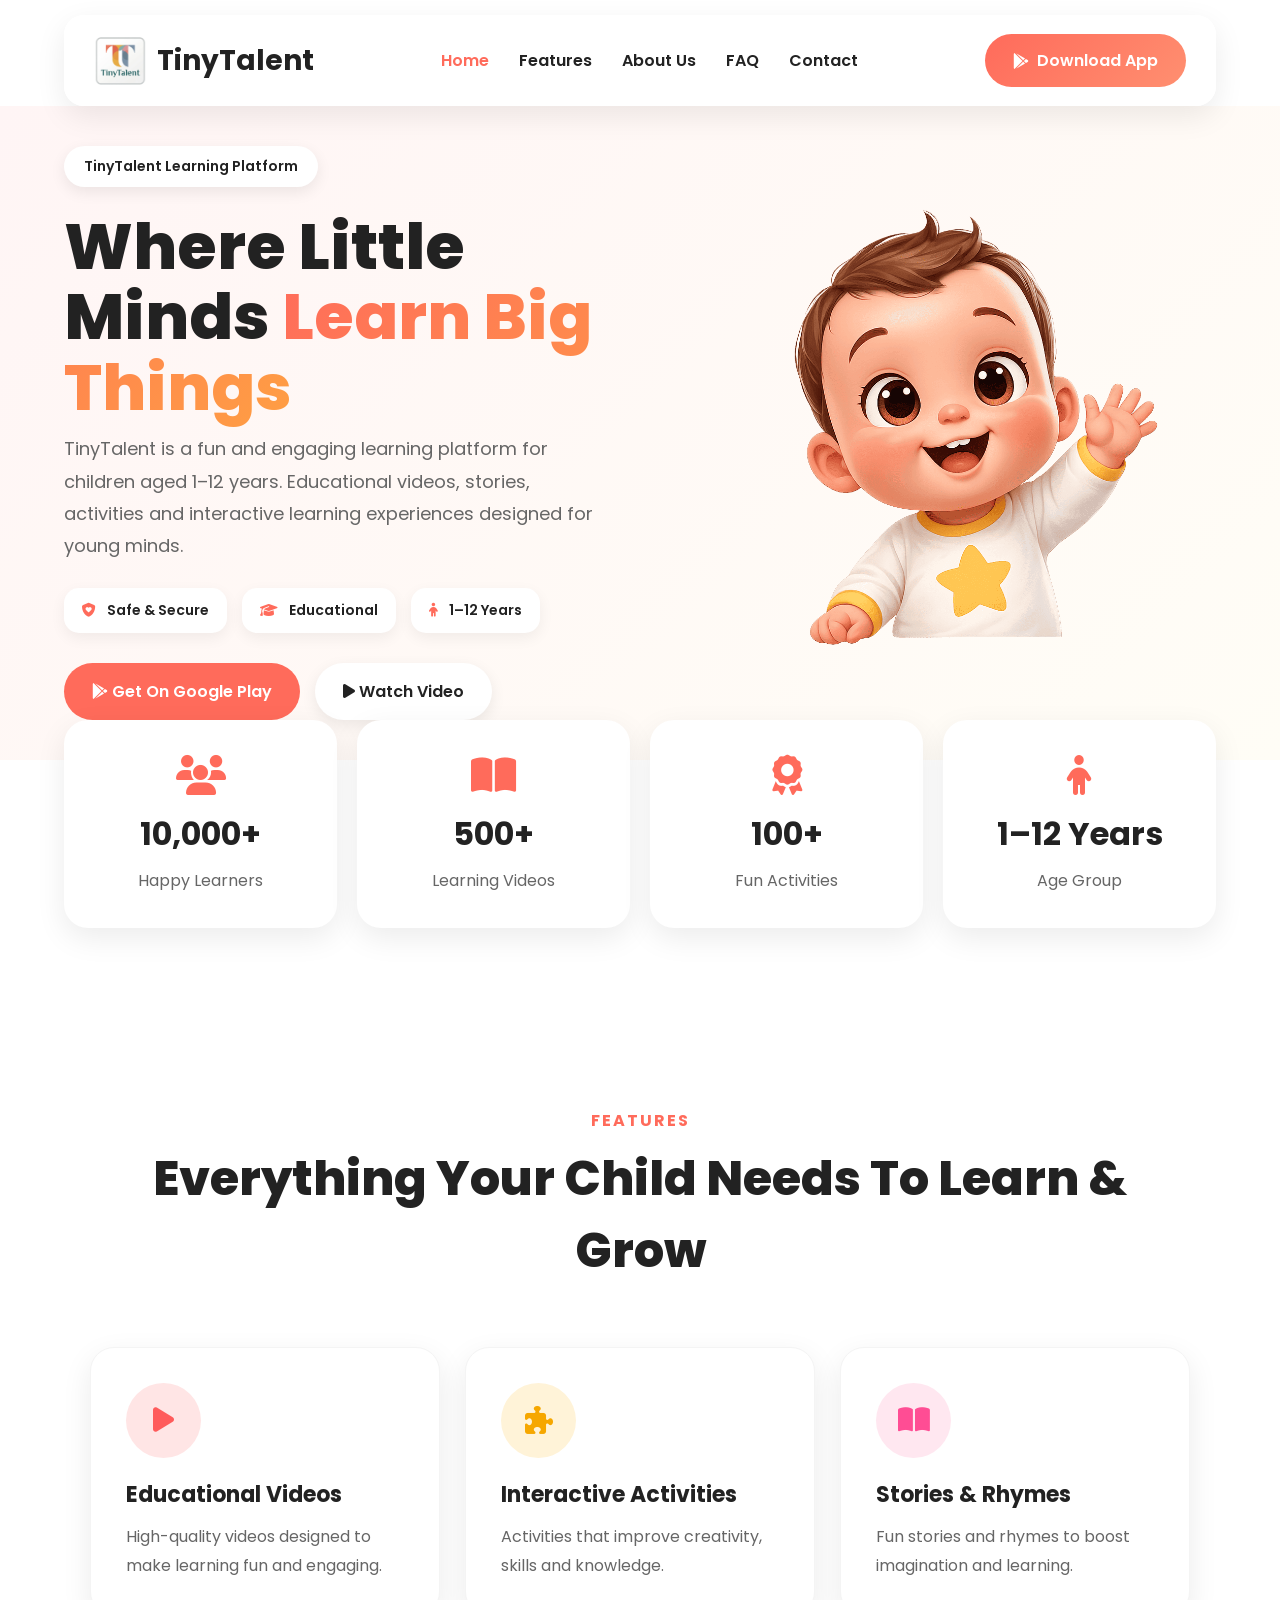
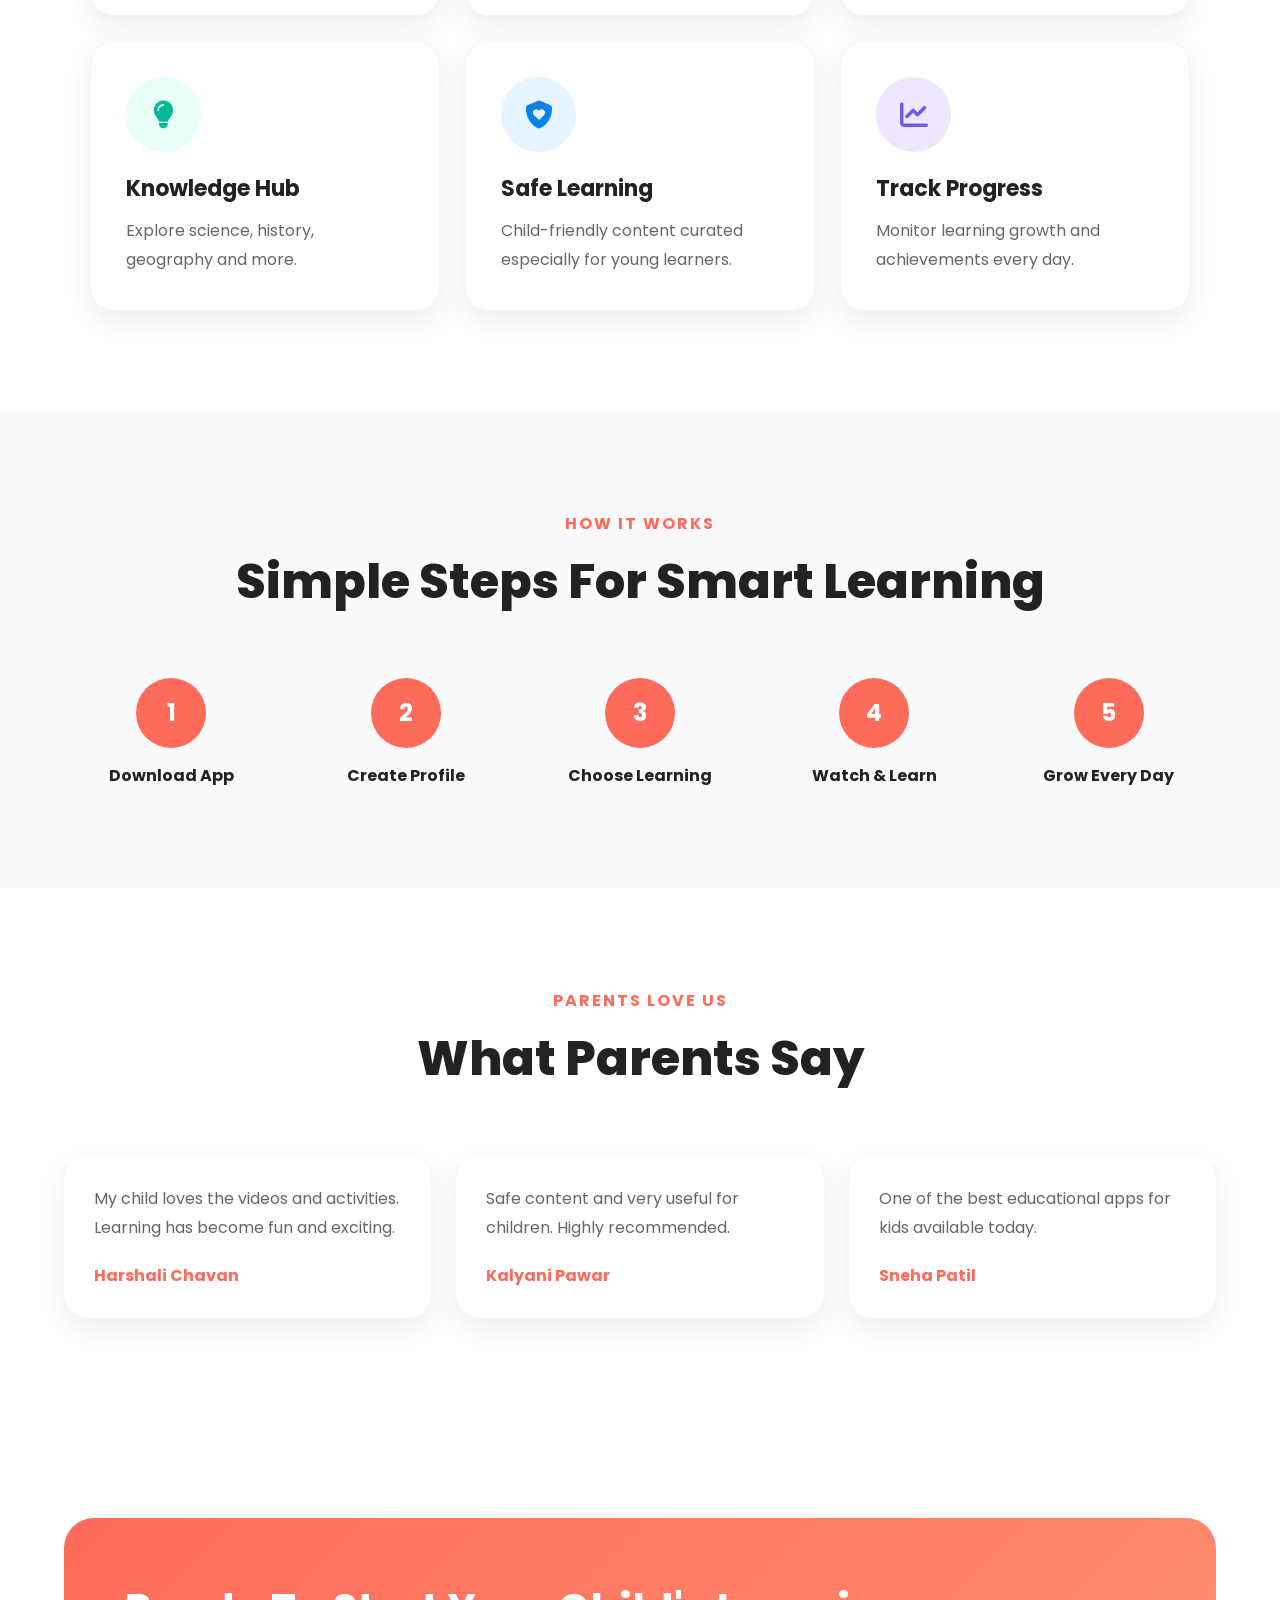
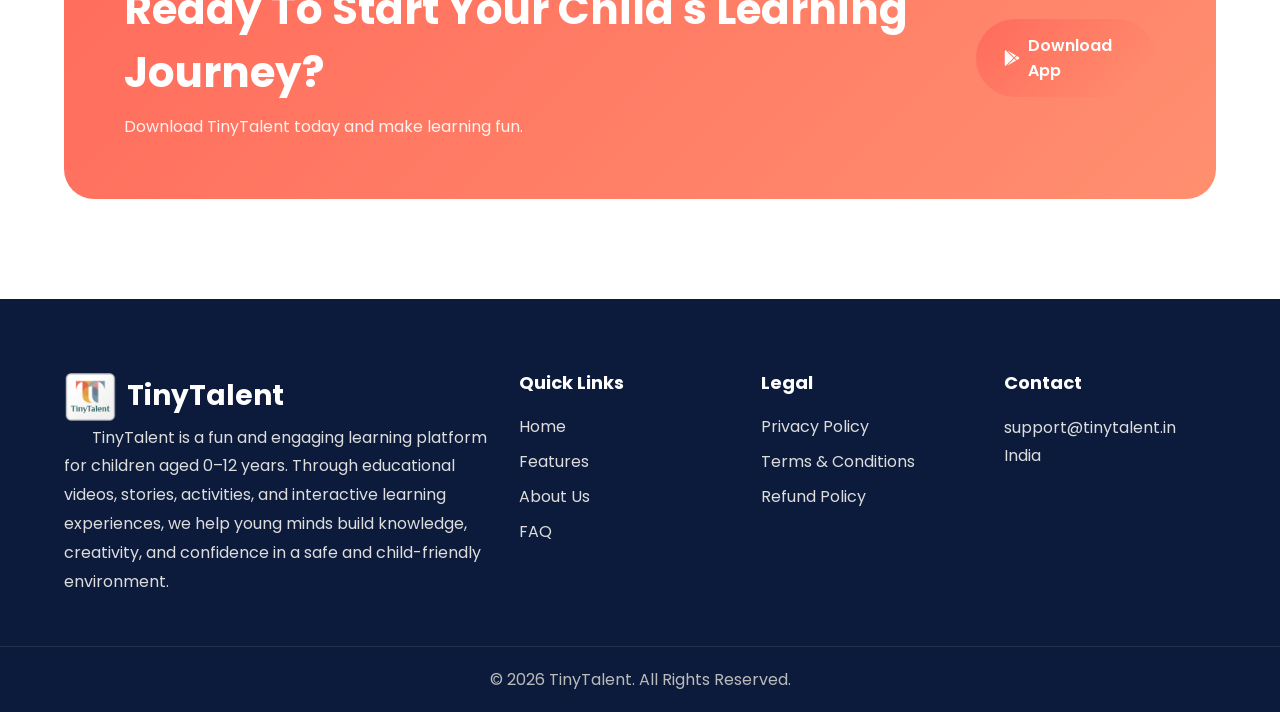
==== index.html @ 896c0899 "Add files via upload" ====
<!DOCTYPE html>
<html lang="en">

<head>
    <meta charset="UTF-8">
    <meta name="viewport" content="width=device-width, initial-scale=1.0">
    <title>TinyTalent - Learn Big Things</title>

    <link rel="stylesheet" href="css/style.css">

    <link href="https://fonts.googleapis.com/css2?family=Poppins:wght@300;400;500;600;700;800&display=swap"
        rel="stylesheet">

    <link rel="stylesheet"
        href="https://cdnjs.cloudflare.com/ajax/libs/font-awesome/6.7.2/css/all.min.css">
</head>

<body>

    <!-- ================= NAVBAR ================= -->

    <header>
        <div class="container nav">

            <div class="logo">
                <img src="images/logo.png" alt="TinyTalent Logo">
                <h2>TinyTalent</h2>
            </div>

            <nav>
                <a href="index.html" class="active">Home</a>
                <a href="features.html">Features</a>
                <a href="about.html">About Us</a>
                <a href="faq.html">FAQ</a>
                <a href="contact.html">Contact</a>
            </nav>

            <a href="#" class="download-btn">
                <i class="fa-brands fa-google-play"></i>
                Download App
            </a>

        </div>
    </header>

    <!-- ================= HERO ================= -->

    <section class="hero">

        <div class="container hero-grid">

            <div class="hero-content">

                <span class="tag">
                    TinyTalent Learning Platform
                </span>

                <h1>
                    Where Little Minds
                    <span>Learn Big Things</span>
                </h1>

                <p>
                    TinyTalent is a fun and engaging learning platform
                    for children aged 1–12 years. Educational videos,
                    stories, activities and interactive learning
                    experiences designed for young minds.
                </p>

                <div class="badges">

                    <div class="badge">
                        <i class="fas fa-shield-heart"></i>
                        Safe & Secure
                    </div>

                    <div class="badge">
                        <i class="fas fa-graduation-cap"></i>
                        Educational
                    </div>

                    <div class="badge">
                        <i class="fas fa-child"></i>
                        1–12 Years
                    </div>

                </div>

                <div class="hero-buttons">

                    <a href="#" class="play-btn">
                        <i class="fa-brands fa-google-play"></i>
                        Get On Google Play
                    </a>

                    <a href="#" class="watch-btn">
                        <i class="fa-solid fa-play"></i>
                        Watch Video
                    </a>

                </div>

            </div>

            <div class="hero-image-area">
                <img src="images/hero.png" alt="Hero Image" class="hero-image">
            </div>

        </div>

    </section>

    <!-- ================= STATS ================= -->

    <section class="stats">

        <div class="container stats-grid">

            <div class="stat-card">
                <i class="fas fa-users"></i>
                <h2>10,000+</h2>
                <p>Happy Learners</p>
            </div>

            <div class="stat-card">
                <i class="fas fa-book-open"></i>
                <h2>500+</h2>
                <p>Learning Videos</p>
            </div>

            <div class="stat-card">
                <i class="fas fa-award"></i>
                <h2>100+</h2>
                <p>Fun Activities</p>
            </div>

            <div class="stat-card">
                <i class="fas fa-child"></i>
                <h2>1–12 Years</h2>
                <p>Age Group</p>
            </div>

        </div>

    </section>

    <!-- ================= FEATURES ================= -->

    <section class="features">

        <div class="container">

            <span class="section-tag">
                FEATURES
            </span>

            <h2 class="section-title">
                Everything Your Child Needs To Learn & Grow
            </h2>

            <div class="feature-grid">

                <div class="card">

                    <div class="icon-box video">
                        <i class="fas fa-play"></i>
                    </div>

                    <h3>Educational Videos</h3>

                    <p>
                        High-quality videos designed to make
                        learning fun and engaging.
                    </p>

                </div>

                <div class="card">

                    <div class="icon-box activity">
                        <i class="fas fa-puzzle-piece"></i>
                    </div>

                    <h3>Interactive Activities</h3>

                    <p>
                        Activities that improve creativity,
                        skills and knowledge.
                    </p>

                </div>

                <div class="card">

                    <div class="icon-box story">
                        <i class="fas fa-book-open"></i>
                    </div>

                    <h3>Stories & Rhymes</h3>

                    <p>
                        Fun stories and rhymes to boost
                        imagination and learning.
                    </p>

                </div>

                <div class="card">

                    <div class="icon-box knowledge">
                        <i class="fas fa-lightbulb"></i>
                    </div>

                    <h3>Knowledge Hub</h3>

                    <p>
                        Explore science, history,
                        geography and more.
                    </p>

                </div>

                <div class="card">

                    <div class="icon-box shield">
                        <i class="fas fa-shield-heart"></i>
                    </div>

                    <h3>Safe Learning</h3>

                    <p>
                        Child-friendly content curated
                        especially for young learners.
                    </p>

                </div>

                <div class="card">

                    <div class="icon-box progress">
                        <i class="fas fa-chart-line"></i>
                    </div>

                    <h3>Track Progress</h3>

                    <p>
                        Monitor learning growth and
                        achievements every day.
                    </p>

                </div>

            </div>

        </div>

    </section>

    <!-- ================= HOW IT WORKS ================= -->

    <section class="how-it-works">

        <div class="container">

            <span class="section-tag">
                HOW IT WORKS
            </span>

            <h2 class="section-title">
                Simple Steps For Smart Learning
            </h2>

            <div class="steps">

                <div class="step">
                    <div class="step-number">1</div>
                    <h4>Download App</h4>
                </div>

                <div class="step">
                    <div class="step-number">2</div>
                    <h4>Create Profile</h4>
                </div>

                <div class="step">
                    <div class="step-number">3</div>
                    <h4>Choose Learning</h4>
                </div>

                <div class="step">
                    <div class="step-number">4</div>
                    <h4>Watch & Learn</h4>
                </div>

                <div class="step">
                    <div class="step-number">5</div>
                    <h4>Grow Every Day</h4>
                </div>

            </div>

        </div>

    </section>

    <!-- ================= TESTIMONIALS ================= -->

    <section class="testimonials">

        <div class="container">

            <span class="section-tag">
                PARENTS LOVE US
            </span>

            <h2 class="section-title">
                What Parents Say
            </h2>

            <div class="testimonial-grid">

                <div class="testimonial-card">
                    <p>
                        My child loves the videos and activities.
                        Learning has become fun and exciting.
                    </p>

                    <h4>Harshali Chavan</h4>
                </div>

                <div class="testimonial-card">
                    <p>
                        Safe content and very useful for children.
                        Highly recommended.
                    </p>

                    <h4>Kalyani Pawar</h4>
                </div>

                <div class="testimonial-card">
                    <p>
                        One of the best educational apps
                        for kids available today.
                    </p>

                    <h4>Sneha Patil</h4>
                </div>

            </div>

        </div>

    </section>

    <!-- ================= CTA ================= -->

    <section class="cta">

        <div class="container cta-box">

            <div>
                <h2>
                    Ready To Start Your Child's Learning Journey?
                </h2>

                <p>
                    Download TinyTalent today and make learning fun.
                </p>
            </div>

            <a href="#" class="download-btn">
                <i class="fa-brands fa-google-play"></i>
                Download App
            </a>

        </div>

    </section>

    <!-- ================= FOOTER ================= -->

    <footer>

        <div class="container footer-grid">

            <div>

                <!-- <h3>TinyTalent</h3> -->
                 <div class="logo">
                <img src="images/logo.png" alt="TinyTalent Logo">
                <h2>TinyTalent</h2>
            </div>

                <p>&nbsp&nbsp;&nbsp;&nbsp;&nbsp&nbsp
                    TinyTalent is a fun and engaging learning platform for children aged 0–12 years. Through educational videos, stories, activities, and interactive learning experiences, we help young minds build knowledge, creativity, and confidence in a safe and child-friendly environment.
                </p>

            </div>

            <div>

                <h4>Quick Links</h4>

                <a href="index.html">Home</a>
                <a href="features.html">Features</a>
                <a href="about.html">About Us</a>
                <a href="faq.html">FAQ</a>

            </div>

            <div>

                <h4>Legal</h4>

                <a href="privacy-policy.html">Privacy Policy</a>
                <a href="terms.html">Terms & Conditions</a>
                <a href="refund-policy.html">Refund Policy</a>

            </div>

            <div>

                <h4>Contact</h4>

                <p>support@tinytalent.in</p>
                <p>India</p>

            </div>

        </div>

        <div class="copyright">
            © 2026 TinyTalent. All Rights Reserved.
        </div>

    </footer>

    <script src="js/script.js"></script>

</body>

</html>
---- css/style.css ----
*{
margin:0;
padding:0;
box-sizing:border-box;
font-family:'Poppins',sans-serif;
scroll-behavior:smooth;
}

body{
background:#ffffff;
color:#222;
overflow-x:hidden;
}

.container{
width:90%;
max-width:1200px;
margin:auto;
}

/* ================= NAVBAR ================= */

header{
position:sticky;
top:15px;
z-index:1000;
}

.nav{
display:flex;
justify-content:space-between;
align-items:center;
background:rgba(255,255,255,.95);
backdrop-filter:blur(15px);
padding:18px 30px;
margin-top:15px;
border-radius:20px;
box-shadow:0 10px 30px rgba(0,0,0,.08);
}

.logo{
display:flex;
align-items:center;
gap:10px;
}

.logo img{
height:55px;
width:auto;
}

.logo h2{
font-size:28px;
font-weight:700;
}

nav{
display:flex;
gap:30px;
}

nav a{
text-decoration:none;
color:#222;
font-weight:600;
transition:.3s;
}

nav a:hover,
nav a.active{
color:#ff6b5b;
}

.download-btn{
background:linear-gradient(135deg,#ff6b5b,#ff8f70);
color:#fff;
padding:14px 28px;
border-radius:50px;
text-decoration:none;
font-weight:600;
transition:.3s;
display:inline-flex;
align-items:center;
gap:8px;
}

.download-btn:hover{
transform:translateY(-3px);
box-shadow:0 15px 30px rgba(255,107,91,.3);
}

/* ================= HERO ================= */

.hero{
padding:40px 0;
background:linear-gradient(135deg,#fff5f5,#fffdf6);
}

.hero-grid{
display:grid;
grid-template-columns:1fr 1fr;
align-items:center;
gap:70px;
}

.tag{
display:inline-block;
padding:10px 18px;
background:#fff;
border-radius:30px;
box-shadow:0 5px 15px rgba(0,0,0,.08);
font-size:14px;
font-weight:600;
margin-bottom:25px;
}

.hero-content h1{
font-size:68px;
font-weight:800;
line-height:1.1;
margin-bottom:20px;
}

.hero-content h1 span{
background:linear-gradient(135deg,#ff6b5b,#ff9f43);
-webkit-background-clip:text;
-webkit-text-fill-color:transparent;
}

.hero-content p{
font-size:18px;
line-height:1.9;
color:#666;
margin-bottom:25px;
}

.badges{
display:flex;
flex-wrap:wrap;
gap:15px;
margin-bottom:30px;
}

.badge{
background:white;
padding:12px 18px;
border-radius:15px;
box-shadow:0 5px 15px rgba(0,0,0,.06);
font-size:14px;
font-weight:600;
}

.badge i{
color:#ff6b5b;
margin-right:8px;
}

.hero-buttons{
display:flex;
gap:15px;
flex-wrap:wrap;
}

.play-btn{
background:#ff6b5b;
color:white;
padding:16px 28px;
border-radius:50px;
text-decoration:none;
font-weight:600;
}

.watch-btn{
background:white;
color:#222;
padding:16px 28px;
border-radius:50px;
text-decoration:none;
font-weight:600;
box-shadow:0 5px 15px rgba(0,0,0,.08);
}

.hero-image-area{
display:flex;
justify-content:center;
align-items:center;
}

.hero-image{
width:100%;
max-width:520px;
height:auto;
object-fit:contain;
animation:float 4s ease-in-out infinite;
}

@keyframes float{
0%{
transform:translateY(0px);
}
50%{
transform:translateY(-15px);
}
100%{
transform:translateY(0px);
}
}

/* ================= STATS ================= */

.stats{
margin-top:-40px;
position:relative;
z-index:10;
padding-bottom:80px;
}

.stats-grid{
display:grid;
grid-template-columns:repeat(4,1fr);
gap:20px;
}

.stat-card{
background:#fff;
padding:35px;
border-radius:24px;
text-align:center;
box-shadow:0 10px 30px rgba(0,0,0,.08);
transition:.3s;
}

.stat-card:hover{
transform:translateY(-8px);
}

.stat-card i{
font-size:40px;
color:#ff6b5b;
margin-bottom:15px;
}

.stat-card h2{
font-size:32px;
margin-bottom:10px;
}

.stat-card p{
color:#666;
}

/* ================= FEATURES ================= */

.features{
padding:100px 0;
}

.section-tag{
display:block;
text-align:center;
color:#ff6b5b;
font-weight:700;
margin-bottom:10px;
letter-spacing:2px;
}

.section-title{
text-align:center;
font-size:48px;
font-weight:800;
margin-bottom:60px;
}

.feature-grid{
display:grid;
grid-template-columns:repeat(3,1fr);
gap:25px;
}

.card{
background:white;
padding:35px;
border-radius:24px;
box-shadow:0 10px 30px rgba(0,0,0,.08);
transition:.3s;
border:1px solid #f4f4f4;
}

.card:hover{
transform:translateY(-10px);
box-shadow:0 20px 40px rgba(0,0,0,.12);
}

.icon-box{
width:75px;
height:75px;
border-radius:50%;
display:flex;
justify-content:center;
align-items:center;
font-size:28px;
margin-bottom:20px;
}

.video{
background:#ffe5e5;
color:#ff5b5b;
}

.activity{
background:#fff3d8;
color:#f6a700;
}

.story{
background:#ffe7f0;
color:#ff4d94;
}

.knowledge{
background:#e7fff6;
color:#00b894;
}

.shield{
background:#e6f4ff;
color:#0984e3;
}

.progress{
background:#efe7ff;
color:#6c5ce7;
}

.card h3{
margin-bottom:12px;
font-size:22px;
}

.card p{
line-height:1.8;
color:#666;
}

/* ================= HOW IT WORKS ================= */

.how-it-works{
padding:100px 0;
background:#fafafa;
}

.steps{
display:grid;
grid-template-columns:repeat(5,1fr);
gap:20px;
margin-top:50px;
}

.step{
text-align:center;
}

.step-number{
width:70px;
height:70px;
background:#ff6b5b;
color:white;
border-radius:50%;
display:flex;
align-items:center;
justify-content:center;
font-size:24px;
font-weight:700;
margin:auto;
margin-bottom:15px;
}

/* ================= TESTIMONIALS ================= */

.testimonials{
padding:100px 0;
}

.testimonial-grid{
display:grid;
grid-template-columns:repeat(3,1fr);
gap:25px;
}

.testimonial-card{
background:white;
padding:30px;
border-radius:24px;
box-shadow:0 10px 30px rgba(0,0,0,.08);
}

.testimonial-card p{
line-height:1.8;
color:#666;
margin-bottom:20px;
}

.testimonial-card h4{
color:#ff6b5b;
}

/* ================= CTA ================= */

.cta{
padding:100px 0;
}

.cta-box{
background:linear-gradient(135deg,#ff6b5b,#ff8f70);
padding:60px;
border-radius:30px;
display:flex;
justify-content:space-between;
align-items:center;
color:white;
}

.cta-box h2{
font-size:42px;
margin-bottom:10px;
}

.cta-box p{
opacity:.9;
}

/* ================= FOOTER ================= */

footer{
background:#0c1b3b;
padding-top:70px;
color:white;
}

.footer-grid{
display:grid;
grid-template-columns:2fr 1fr 1fr 1fr;
gap:30px;
padding-bottom:50px;
}

.footer-grid h4{
margin-bottom:20px;
}

.footer-grid a{
display:block;
color:#ddd;
text-decoration:none;
margin-bottom:10px;
}

.footer-grid p{
color:#ddd;
line-height:1.8;
}

.copyright{
border-top:1px solid rgba(255,255,255,.1);
text-align:center;
padding:20px;
color:#bbb;
}

/* ================= MOBILE ================= */

@media(max-width:992px){

.hero-grid{
grid-template-columns:1fr;
text-align:center;
}

.badges{
justify-content:center;
}

.hero-buttons{
justify-content:center;
}

.hero-content h1{
font-size:52px;
}

.stats-grid{
grid-template-columns:repeat(2,1fr);
}

.feature-grid{
grid-template-columns:1fr 1fr;
}

.steps{
grid-template-columns:1fr 1fr;
}

.testimonial-grid{
grid-template-columns:1fr;
}

.footer-grid{
grid-template-columns:1fr 1fr;
}

.cta-box{
flex-direction:column;
gap:25px;
text-align:center;
}
}

@media(max-width:768px){

nav{
display:none;
}

.hero-content h1{
font-size:42px;
}

.hero-image{
max-width:320px;
}

.feature-grid{
grid-template-columns:1fr;
}

.stats-grid{
grid-template-columns:1fr 1fr;
}

.steps{
grid-template-columns:1fr;
}

.footer-grid{
grid-template-columns:1fr;
text-align:center;
}

.section-title{
font-size:34px;
}

.cta-box{
padding:40px 25px;
}

.cta-box h2{
font-size:30px;
}
/* ================= FEATURES PAGE PREMIUM ================= */

.hero{
position:relative;
overflow:hidden;
}

.hero::before{
content:"";
position:absolute;
width:300px;
height:300px;
background:#ff6b5b20;
border-radius:50%;
top:-100px;
right:-100px;
filter:blur(60px);
}

.hero::after{
content:"";
position:absolute;
width:250px;
height:250px;
background:#6c5ce720;
border-radius:50%;
bottom:-80px;
left:-80px;
filter:blur(60px);
}

.hero h1{
max-width:900px;
margin:auto;
}

.hero p{
max-width:700px;
margin:20px auto;
}

/* Feature Cards */

.feature-grid{
margin-top:40px;
}

.card{
position:relative;
overflow:hidden;
}

.card::before{
content:"";
position:absolute;
top:0;
left:0;
width:100%;
height:5px;
background:linear-gradient(
90deg,
#ff6b5b,
#ff9f43,
#6c5ce7
);
transform:scaleX(0);
transition:.4s;
}

.card:hover::before{
transform:scaleX(1);
}

.card h3{
font-size:24px;
font-weight:700;
margin-bottom:12px;
}

.card p{
font-size:15px;
}

.card:hover .icon-box{
transform:rotate(10deg) scale(1.1);
}

.icon-box{
transition:.4s;
}

/* Why Choose Section */

.testimonial-card{
text-align:center;
transition:.4s;
}

.testimonial-card i{
background:linear-gradient(
135deg,
#ff6b5b,
#ff9f43
);
-webkit-background-clip:text;
-webkit-text-fill-color:transparent;
margin-bottom:15px;
}

.testimonial-card:hover{
transform:translateY(-10px);
box-shadow:0 20px 40px rgba(0,0,0,.12);
}

.testimonial-card h3{
font-size:24px;
margin-bottom:15px;
}

/* CTA */

.cta-box{
position:relative;
overflow:hidden;
}

.cta-box::before{
content:"";
position:absolute;
width:300px;
height:300px;
border-radius:50%;
background:rgba(255,255,255,.08);
top:-100px;
right:-100px;
}

.cta-box::after{
content:"";
position:absolute;
width:200px;
height:200px;
border-radius:50%;
background:rgba(255,255,255,.05);
bottom:-80px;
left:-80px;
}

.cta-box h2{
position:relative;
z-index:2;
}

.cta-box p{
position:relative;
z-index:2;
}

.cta-box .download-btn{
position:relative;
z-index:2;
background:white;
color:#ff6b5b;
font-weight:700;
}

.cta-box .download-btn:hover{
background:#fff;
transform:translateY(-5px);
}

/* Floating Animation */

@keyframes floatCard{
0%{
transform:translateY(0px);
}
50%{
transform:translateY(-8px);
}
100%{
transform:translateY(0px);
}
}

.feature-grid .card:nth-child(1){
animation:floatCard 4s infinite;
}

.feature-grid .card:nth-child(2){
animation:floatCard 5s infinite;
}

.feature-grid .card:nth-child(3){
animation:floatCard 6s infinite;
}

.feature-grid .card:nth-child(4){
animation:floatCard 4.5s infinite;
}

.feature-grid .card:nth-child(5){
animation:floatCard 5.5s infinite;
}

.feature-grid .card:nth-child(6){
animation:floatCard 6.5s infinite;
}

/* Section Divider */

.features{
position:relative;
}

.features::after{
content:"";
position:absolute;
bottom:0;
left:0;
width:100%;
height:1px;
background:linear-gradient(
90deg,
transparent,
#ddd,
transparent
);
}

/* Mobile */

@media(max-width:768px){

.hero h1{
font-size:38px !important;
}

.card h3{
font-size:20px;
}

.testimonial-card h3{
font-size:20px;
}

.cta-box h2{
font-size:28px !important;
}
}
}
/* ================= FAQ ================= */

.faq-container{
max-width:900px;
margin:auto;
}

.faq-item{
background:white;
margin-bottom:20px;
border-radius:20px;
overflow:hidden;
box-shadow:0 10px 25px rgba(0,0,0,.08);
}

.faq-question{
width:100%;
border:none;
background:white;
padding:25px;
font-size:18px;
font-weight:600;
cursor:pointer;
display:flex;
justify-content:space-between;
align-items:center;
text-align:left;
}

.faq-question i{
color:#ff6b5b;
transition:.3s;
}

.faq-answer{
max-height:0;
overflow:hidden;
transition:.4s ease;
}

.faq-answer p{
padding:0 25px 25px;
color:#666;
line-height:1.8;
}

.faq-item.active .faq-answer{
max-height:300px;
}

.faq-item.active .faq-question i{
transform:rotate(45deg);
}

/* ================= CONTACT PAGE ================= */

.contact-grid{
display:grid;
grid-template-columns:1fr 1.3fr;
gap:40px;
margin-top:50px;
}

.contact-info{
display:flex;
flex-direction:column;
gap:25px;
}

.contact-card{
background:white;
padding:30px;
border-radius:24px;
box-shadow:0 10px 30px rgba(0,0,0,.08);
text-align:center;
transition:.3s;
}

.contact-card:hover{
transform:translateY(-8px);
}

.contact-card i{
font-size:40px;
color:#ff6b5b;
margin-bottom:15px;
}

.contact-card h3{
margin-bottom:10px;
}

.contact-card p{
color:#666;
}

.contact-form-box{
background:white;
padding:40px;
border-radius:24px;
box-shadow:0 10px 30px rgba(0,0,0,.08);
}

.contact-form-box h2{
margin-bottom:25px;
}

.contact-form-box form{
display:flex;
flex-direction:column;
gap:18px;
}

.contact-form-box input,
.contact-form-box textarea{
width:100%;
padding:16px;
border:1px solid #ddd;
border-radius:14px;
font-size:15px;
outline:none;
}

.contact-form-box input:focus,
.contact-form-box textarea:focus{
border-color:#ff6b5b;
}

.submit-btn{
background:linear-gradient(
135deg,
#ff6b5b,
#ff8f70
);
border:none;
padding:16px;
border-radius:50px;
color:white;
font-size:16px;
font-weight:600;
cursor:pointer;
}

.submit-btn:hover{
opacity:.9;
}

@media(max-width:768px){

.contact-grid{
grid-template-columns:1fr;
}

}

/* ================= POLICY PAGE ================= */

.policy-card{
background:white;
padding:50px;
border-radius:24px;
box-shadow:0 10px 30px rgba(0,0,0,.08);
line-height:1.9;
}

.policy-card h2{
margin-top:35px;
margin-bottom:15px;
color:#ff6b5b;
}

.policy-card p{
color:#555;
margin-bottom:15px;
}

.policy-card ul{
padding-left:25px;
margin-bottom:20px;
}

.policy-card li{
margin-bottom:10px;
color:#555;
}

@media(max-width:768px){

.policy-card{
padding:25px;
}

}

/* ================= TERMS & CONDITIONS ================= */

.legal-card{
display:flex;
align-items:flex-start;
gap:25px;
background:#f8fafc;
padding:30px;
border-radius:20px;
margin-bottom:25px;
box-shadow:0 8px 25px rgba(0,0,0,.06);
transition:.3s;
border:1px solid #eef2f7;
}

.legal-card:hover{
transform:translateY(-5px);
box-shadow:0 15px 35px rgba(0,0,0,.10);
}

.legal-icon{
min-width:70px;
width:70px;
height:70px;
border-radius:20px;
display:flex;
align-items:center;
justify-content:center;
background:linear-gradient(
135deg,
#ED6956,
#FBBD4C
);
color:white;
font-size:28px;
box-shadow:0 8px 20px rgba(237,105,86,.25);
}

.legal-content{
flex:1;
}

.legal-badge{
display:inline-block;
background:#ED6956;
color:white;
font-size:13px;
font-weight:700;
padding:6px 14px;
border-radius:30px;
margin-bottom:12px;
}

.legal-content h3{
font-size:26px;
font-weight:700;
margin-bottom:15px;
color:#1f2937;
}

.legal-content p{
font-size:16px;
line-height:1.9;
color:#555;
}

.contact-legal{
background:linear-gradient(
135deg,
#fff7f5,
#fffdf6
);
border:2px solid #ED6956;
}

.contact-legal .legal-icon{
background:linear-gradient(
135deg,
#91ADC6,
#97C0C0
);
}

.contact-legal h3{
color:#ED6956;
}

.contact-legal p{
margin-bottom:15px;
}

/* Hero improvements */

.hero h1{
font-size:64px;
font-weight:800;
margin-bottom:10px;
}

.hero p{
font-size:18px;
line-height:1.8;
color:#666;
}

.tag{
display:inline-block;
padding:10px 20px;
background:white;
border-radius:50px;
box-shadow:0 5px 15px rgba(0,0,0,.08);
font-weight:600;
margin-bottom:25px;
}

/* Footer improvements */

.footer-grid h4{
margin-bottom:18px;
font-size:18px;
}

.footer-grid a{
transition:.3s;
}

.footer-grid a:hover{
color:#FBBD4C;
padding-left:5px;
}

/* Legal page spacing */

.features .container{
max-width:1100px;
}

/* Mobile */

@media(max-width:768px){

.legal-card{
flex-direction:column;
padding:25px;
}

.legal-icon{
width:60px;
height:60px;
font-size:24px;
}

.legal-content h3{
font-size:22px;
}

.legal-content p{
font-size:15px;
}

.hero h1{
font-size:40px;
}

}

/* ================= REFUND POLICY ================= */

.refund-notice{
display:flex;
gap:25px;
align-items:flex-start;
background:#fff1f1;
border:2px solid #f3a9b0;
padding:35px;
border-radius:20px;
margin-bottom:30px;
}

.refund-notice-icon{
font-size:60px;
line-height:1;
}

.refund-notice h2{
color:#ED6956;
margin-bottom:15px;
}

.refund-card{
background:#f8fafc;
padding:30px;
border-radius:20px;
margin-bottom:25px;
box-shadow:0 8px 25px rgba(0,0,0,.06);
transition:.3s;
}

.refund-card:hover{
transform:translateY(-5px);
}

.refund-card i{
font-size:30px;
color:#ED6956;
margin-bottom:20px;
}

.refund-card h3{
margin-bottom:15px;
font-size:24px;
}

.refund-card p{
line-height:1.9;
color:#555;
}

.refund-card ul{
padding-left:20px;
margin-top:10px;
}

.refund-card li{
margin-bottom:10px;
line-height:1.8;
}

.refund-contact{
background:linear-gradient(
135deg,
#fff7f5,
#fffdf7
);
padding:40px;
border-radius:20px;
text-align:center;
box-shadow:0 8px 25px rgba(0,0,0,.06);
margin-top:30px;
}

.refund-contact i{
font-size:45px;
color:#ED6956;
margin-bottom:20px;
}

.refund-contact h2{
margin-bottom:15px;
}

.refund-contact p{
line-height:1.9;
color:#555;
}

@media(max-width:768px){

.refund-notice{
flex-direction:column;
}

.refund-card{
padding:25px;
}

}

/* ================= SUPPORT PAGE ================= */

.support-card{
max-width:800px;
margin:auto;
background:white;
padding:50px;
border-radius:24px;
text-align:center;
box-shadow:0 10px 30px rgba(0,0,0,.08);
}

.support-icon{
width:100px;
height:100px;
margin:auto;
border-radius:50%;
background:linear-gradient(
135deg,
#ED6956,
#FBBD4C
);
display:flex;
justify-content:center;
align-items:center;
color:white;
font-size:40px;
margin-bottom:25px;
}

.support-card h2{
font-size:36px;
margin-bottom:15px;
}

.support-card p{
line-height:1.8;
color:#666;
margin-bottom:25px;
}

.support-email{
background:#f8fafc;
padding:20px;
border-radius:15px;
margin-bottom:30px;
}

.support-email i{
color:#ED6956;
margin-right:10px;
}

.support-email a{
text-decoration:none;
font-weight:600;
color:#222;
font-size:18px;
}

.support-buttons{
display:flex;
justify-content:center;
}

@media(max-width:768px){

.support-card{
padding:30px 20px;
}

.support-card h2{
font-size:28px;
}

.support-email a{
font-size:16px;
word-break:break-word;
}

}
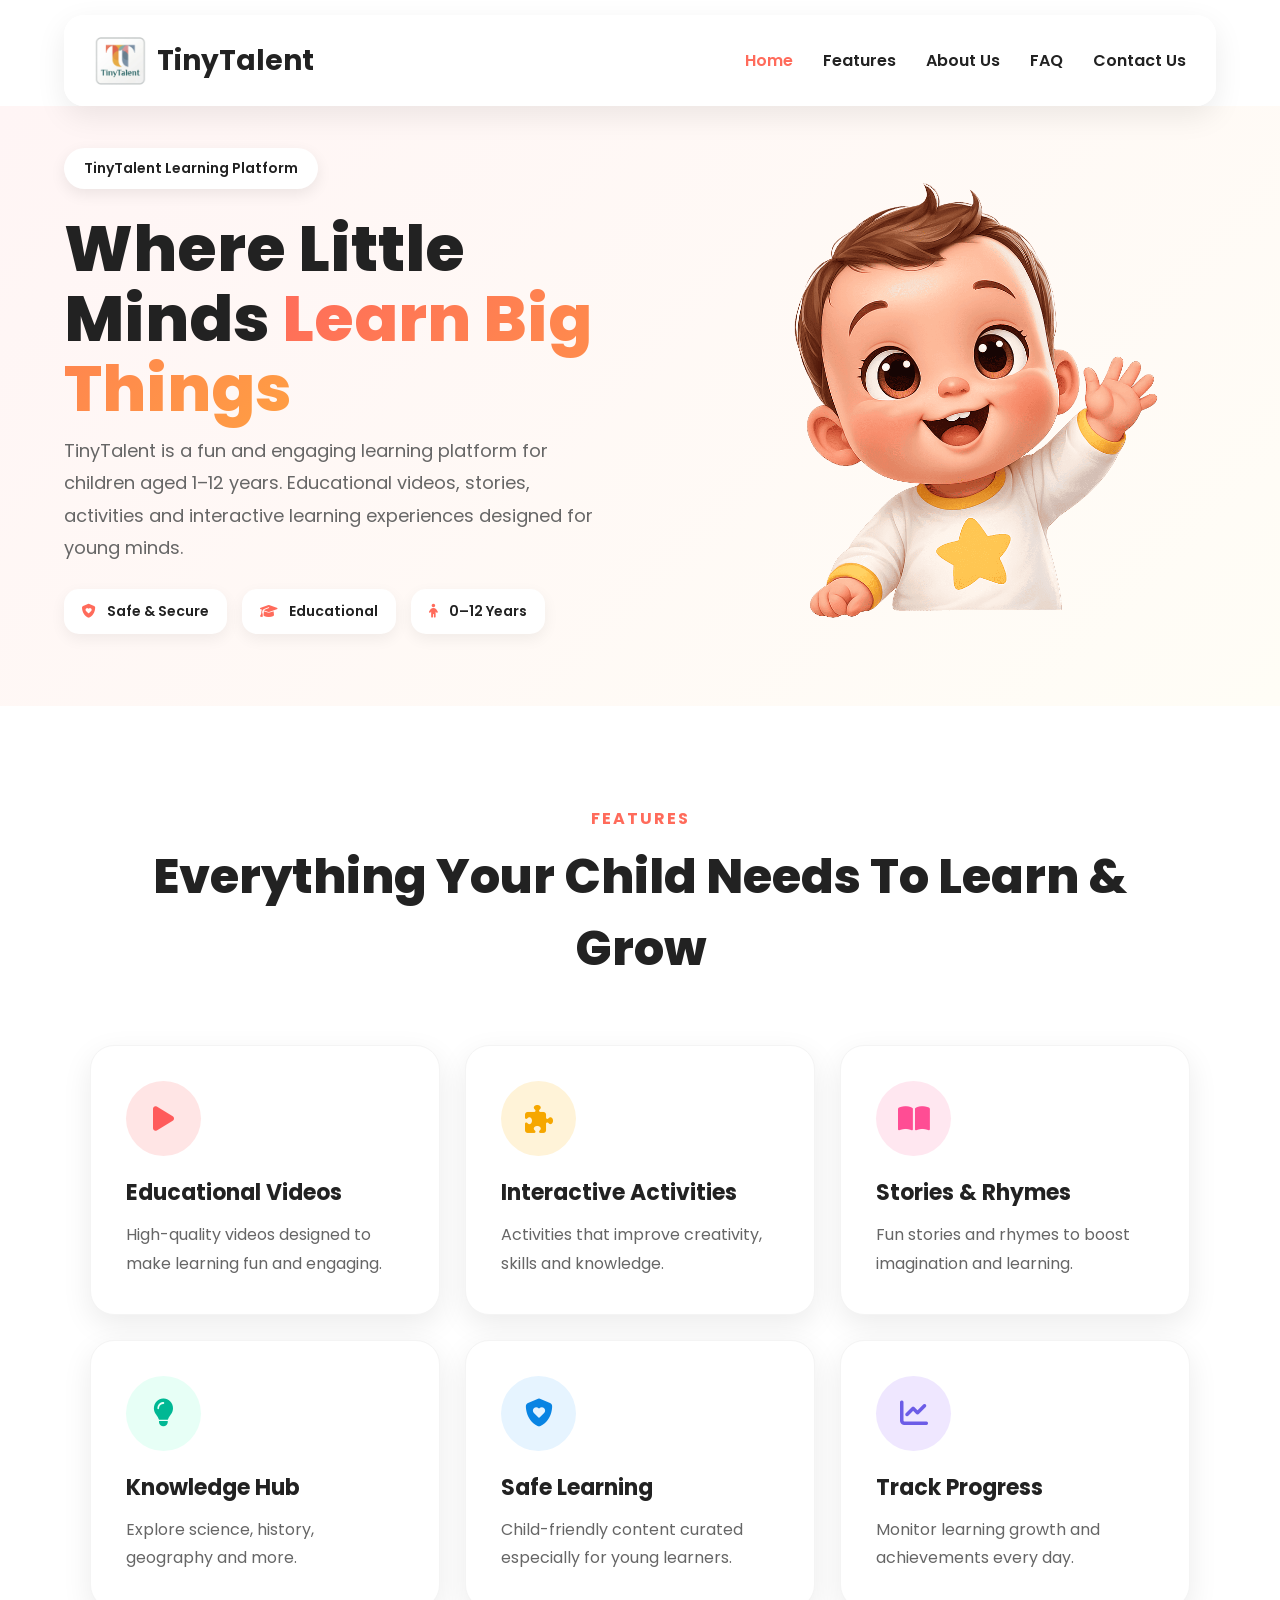
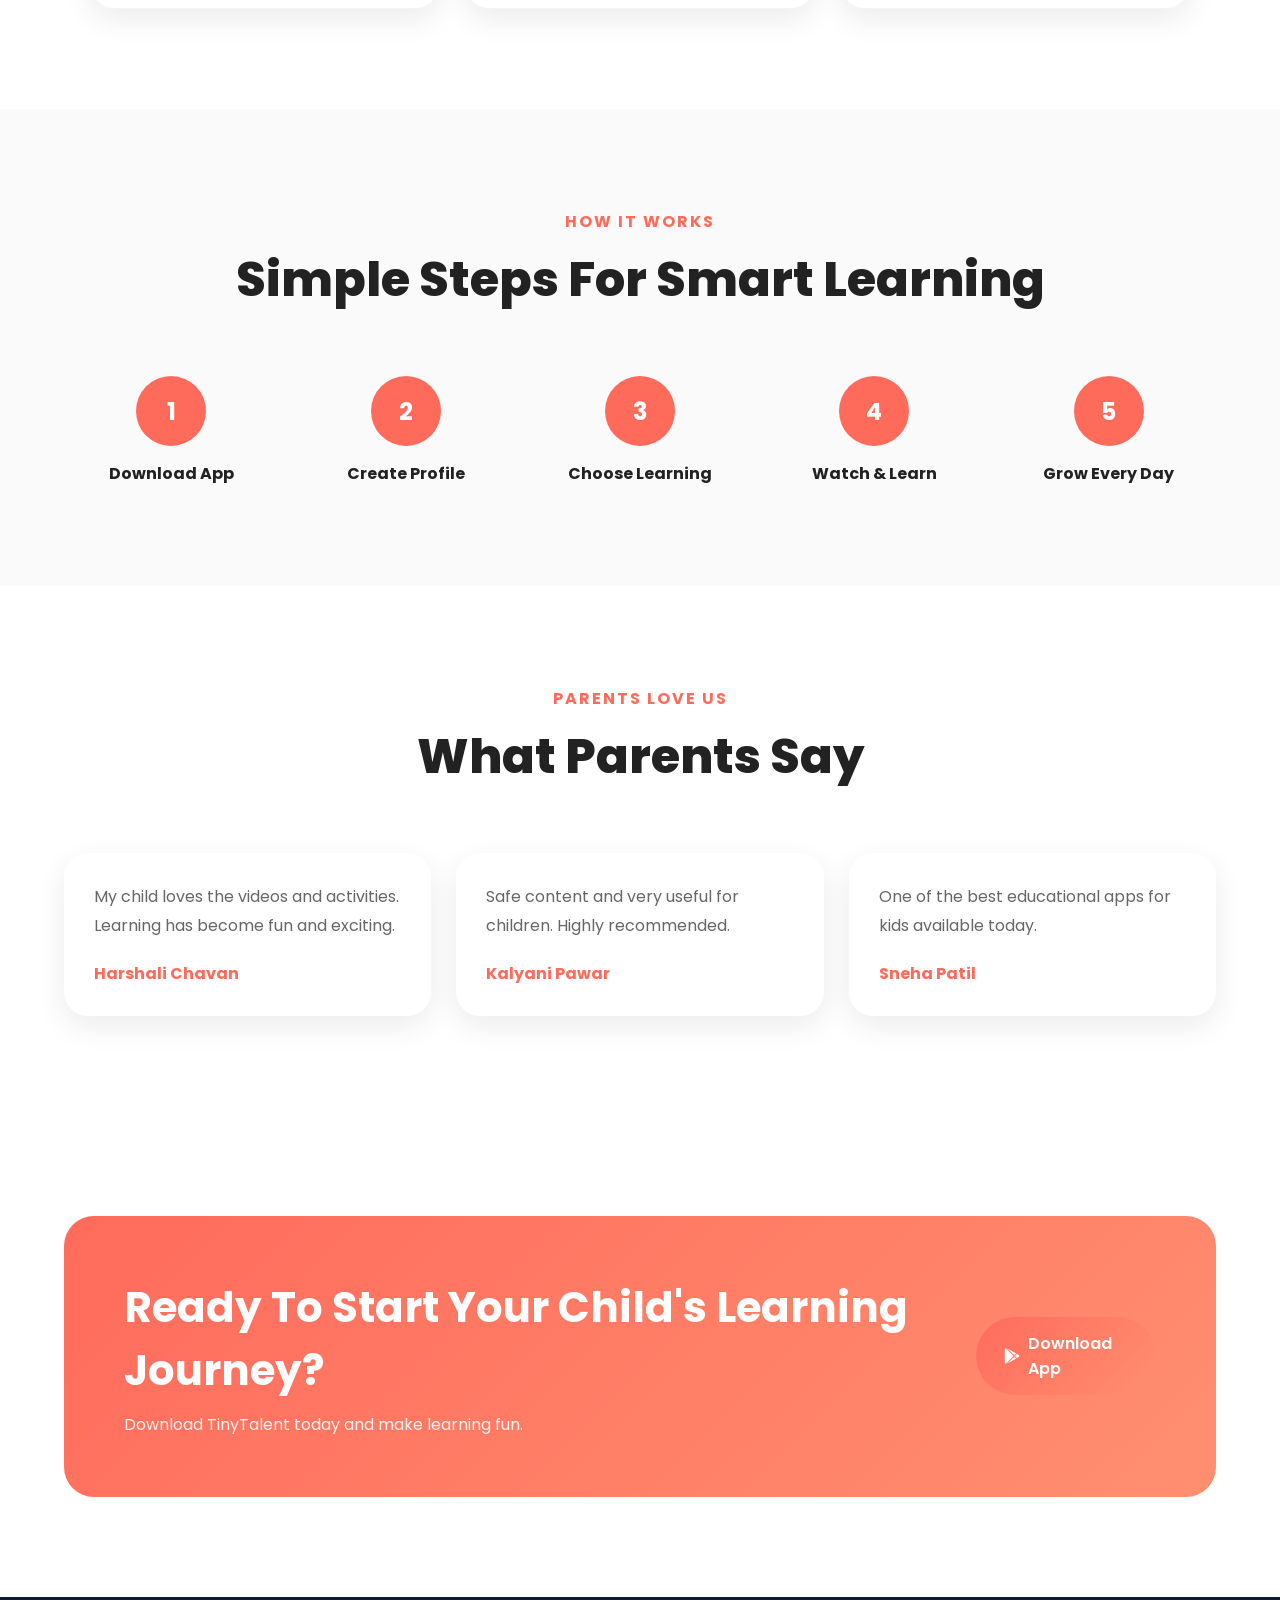
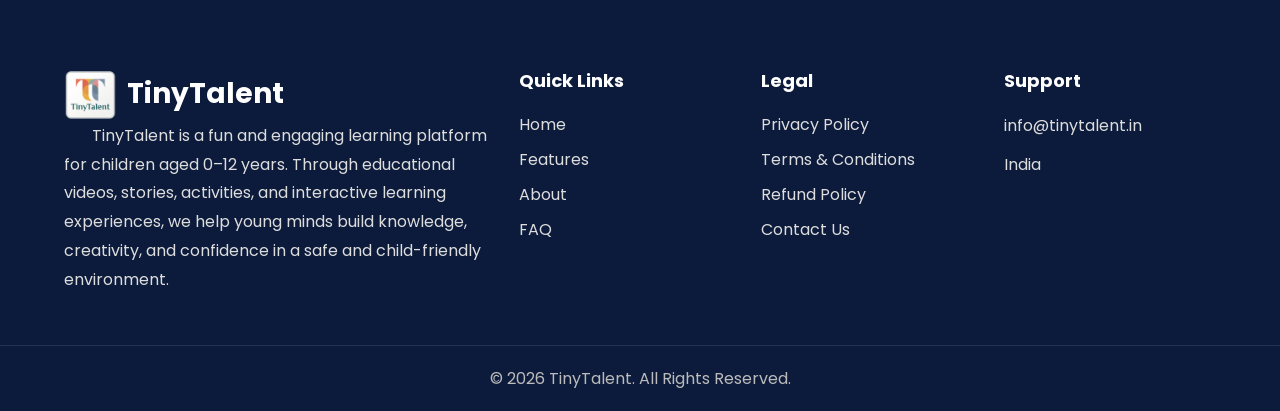
==== commit 93041396: "Update index.html" ====
--- a/index.html
+++ b/index.html
@@ -32,13 +32,13 @@
                 <a href="features.html">Features</a>
                 <a href="about.html">About Us</a>
                 <a href="faq.html">FAQ</a>
-                <a href="contact.html">Contact</a>
+                <a href="contact.html">Contact Us</a>
             </nav>
 
-            <a href="#" class="download-btn">
+            <!-- <a href="#" class="download-btn">
                 <i class="fa-brands fa-google-play"></i>
                 Download App
-            </a>
+            </a> -->
 
         </div>
     </header>
@@ -81,12 +81,12 @@
 
                     <div class="badge">
                         <i class="fas fa-child"></i>
-                        1–12 Years
-                    </div>
-
-                </div>
-
-                <div class="hero-buttons">
+                        0–12 Years
+                    </div>
+
+                </div>
+
+                <!-- <div class="hero-buttons">
 
                     <a href="#" class="play-btn">
                         <i class="fa-brands fa-google-play"></i>
@@ -98,7 +98,7 @@
                         Watch Video
                     </a>
 
-                </div>
+                </div> -->
 
             </div>
 
@@ -112,7 +112,7 @@
 
     <!-- ================= STATS ================= -->
 
-    <section class="stats">
+    <!-- <section class="stats">
 
         <div class="container stats-grid">
 
@@ -136,13 +136,13 @@
 
             <div class="stat-card">
                 <i class="fas fa-child"></i>
-                <h2>1–12 Years</h2>
+                <h2>0–12 Years</h2>
                 <p>Age Group</p>
             </div>
 
         </div>
 
-    </section>
+    </section> -->
 
     <!-- ================= FEATURES ================= -->
 
@@ -385,7 +385,6 @@
 
             <div>
 
-                <!-- <h3>TinyTalent</h3> -->
                  <div class="logo">
                 <img src="images/logo.png" alt="TinyTalent Logo">
                 <h2>TinyTalent</h2>
@@ -403,7 +402,7 @@
 
                 <a href="index.html">Home</a>
                 <a href="features.html">Features</a>
-                <a href="about.html">About Us</a>
+                <a href="about.html">About</a>
                 <a href="faq.html">FAQ</a>
 
             </div>
@@ -415,15 +414,21 @@
                 <a href="privacy-policy.html">Privacy Policy</a>
                 <a href="terms.html">Terms & Conditions</a>
                 <a href="refund-policy.html">Refund Policy</a>
+                <a href="contact.html">Contact Us</a>
 
             </div>
 
             <div>
 
-                <h4>Contact</h4>
-
-                <p>support@tinytalent.in</p>
-                <p>India</p>
+                <h4>Support</h4>
+
+<p>
+    <a href="mailto:info@tinytalent.in?subject=TinyTalent Support">
+        info@tinytalent.in
+    </a>
+</p>
+
+<p>India</p>
 
             </div>
 
@@ -439,4 +444,4 @@
 
 </body>
 
-</html>+</html>
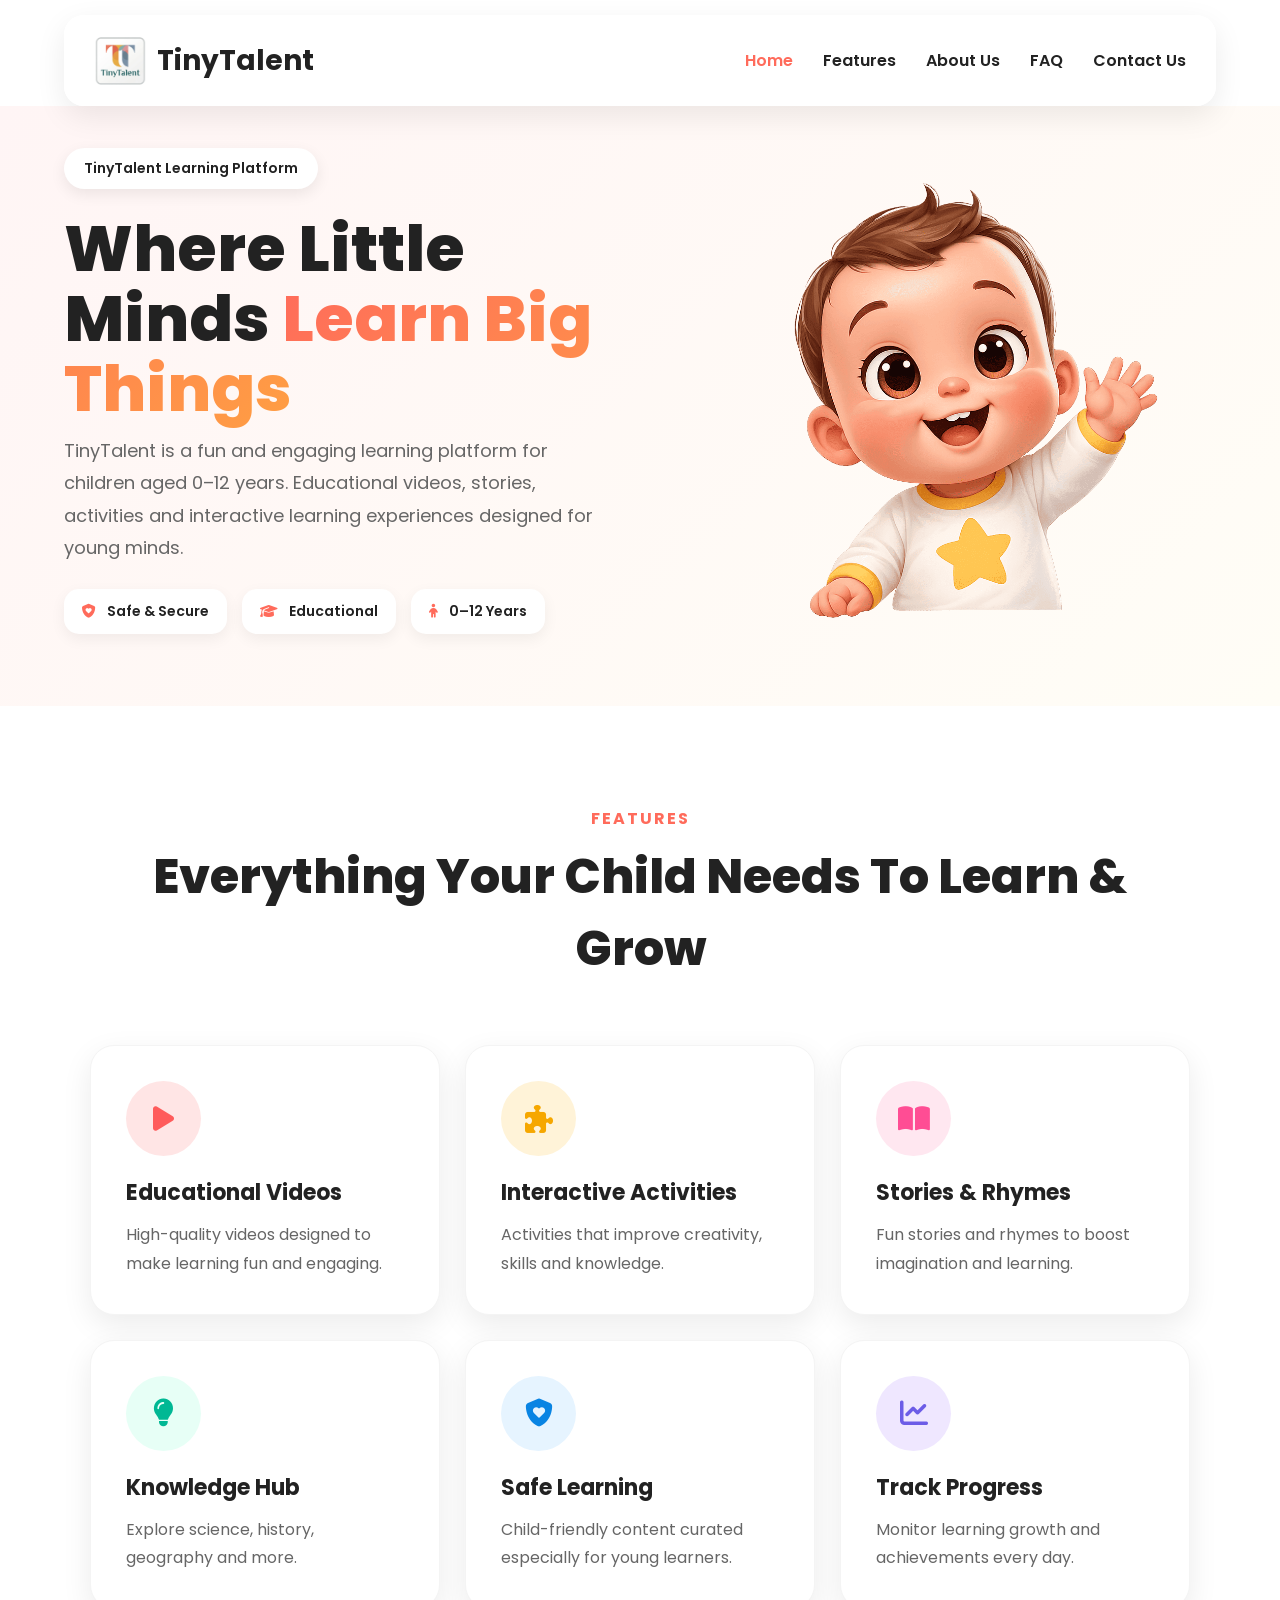
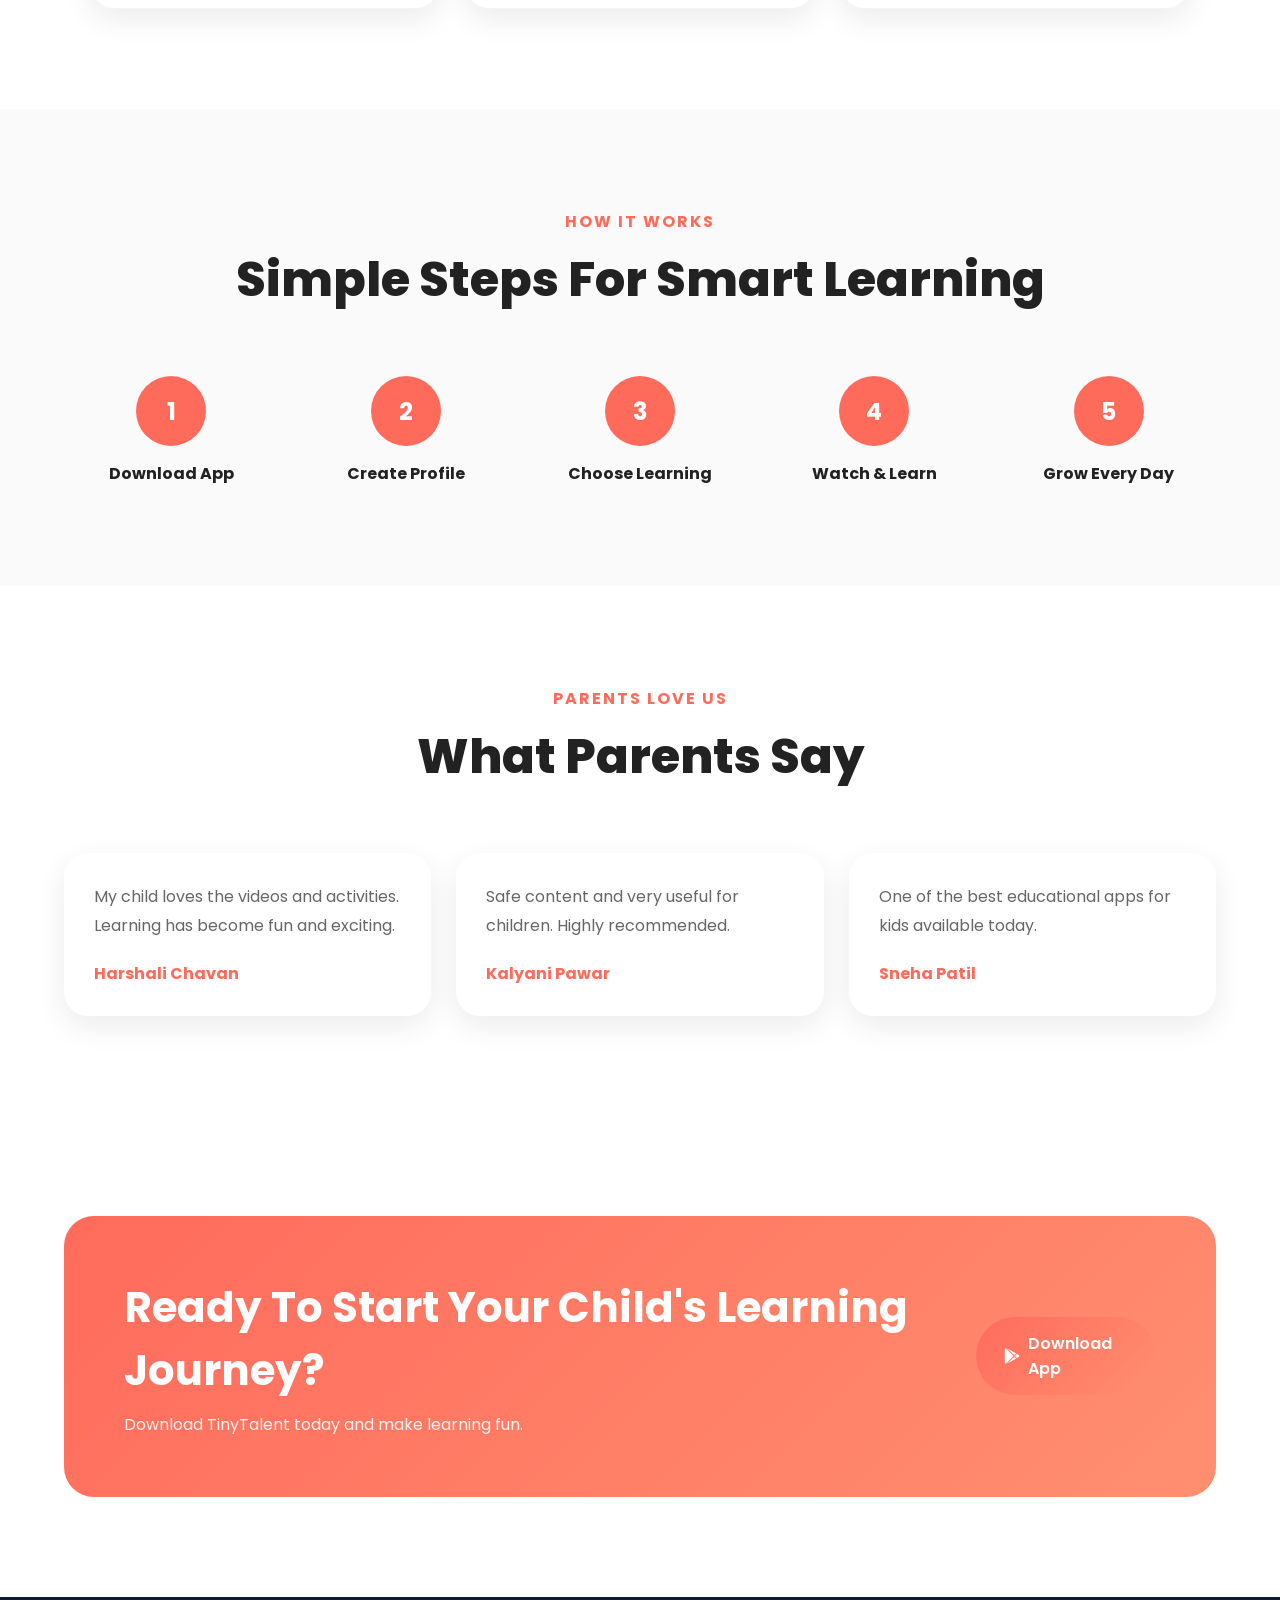
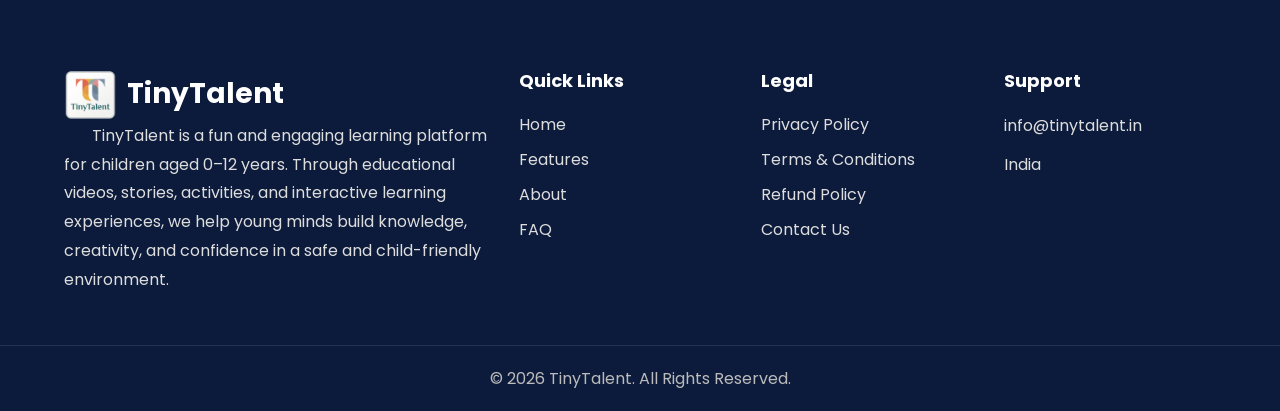
==== commit 3215cc90: "Update index.html" ====
--- a/index.html
+++ b/index.html
@@ -62,7 +62,7 @@
 
                 <p>
                     TinyTalent is a fun and engaging learning platform
-                    for children aged 1–12 years. Educational videos,
+                    for children aged 0–12 years. Educational videos,
                     stories, activities and interactive learning
                     experiences designed for young minds.
                 </p>
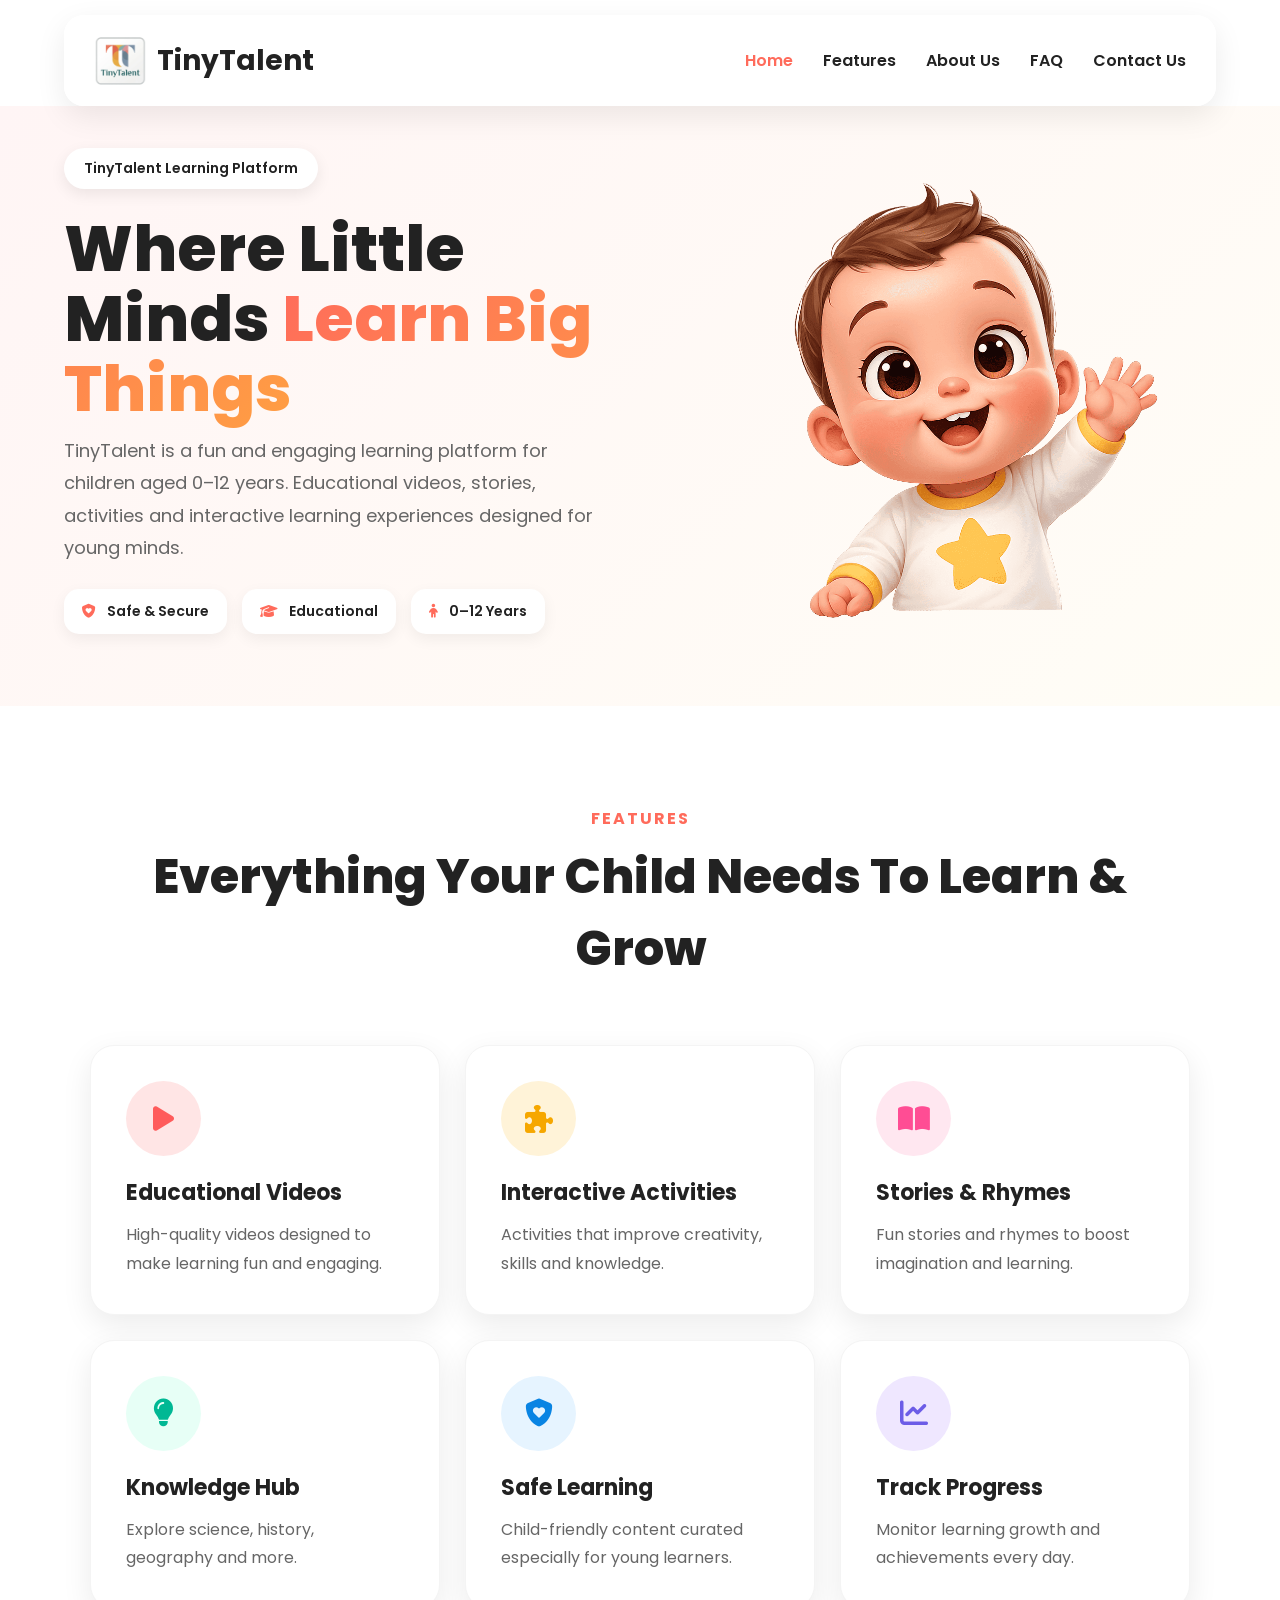
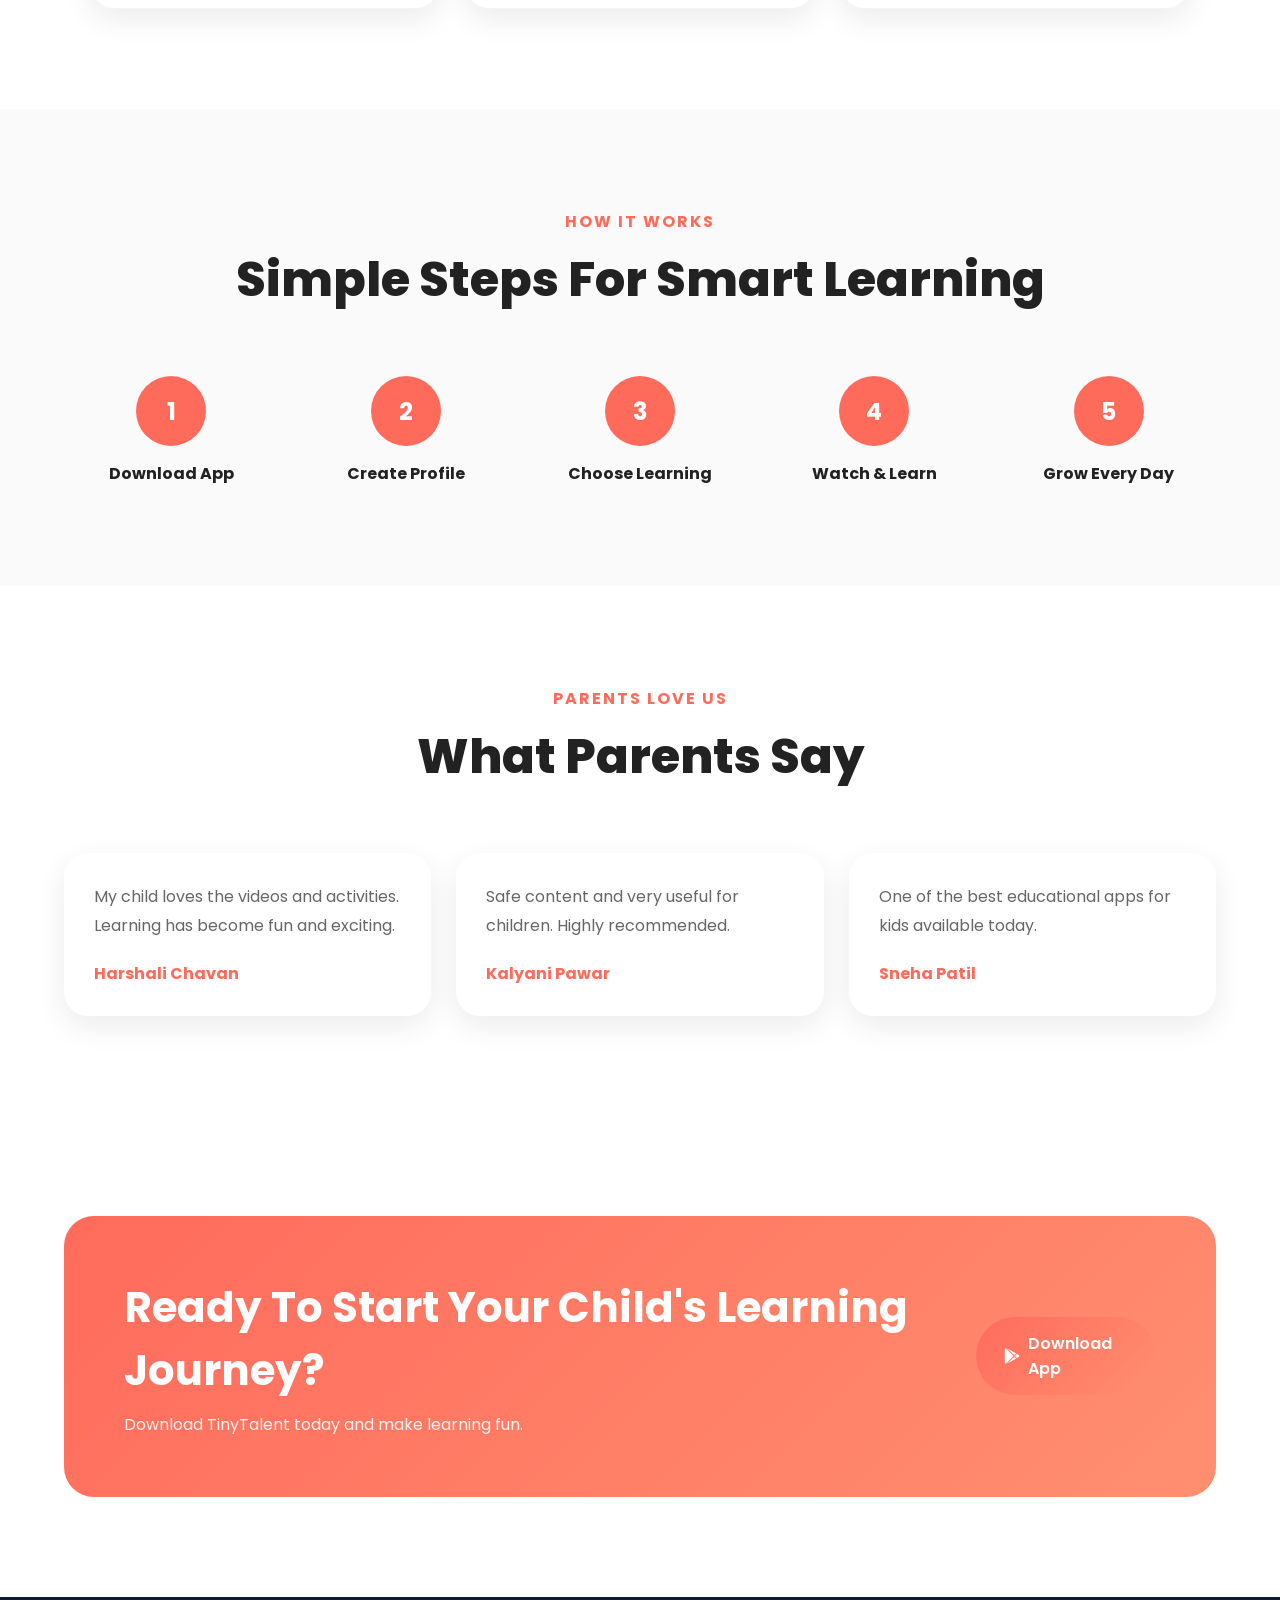
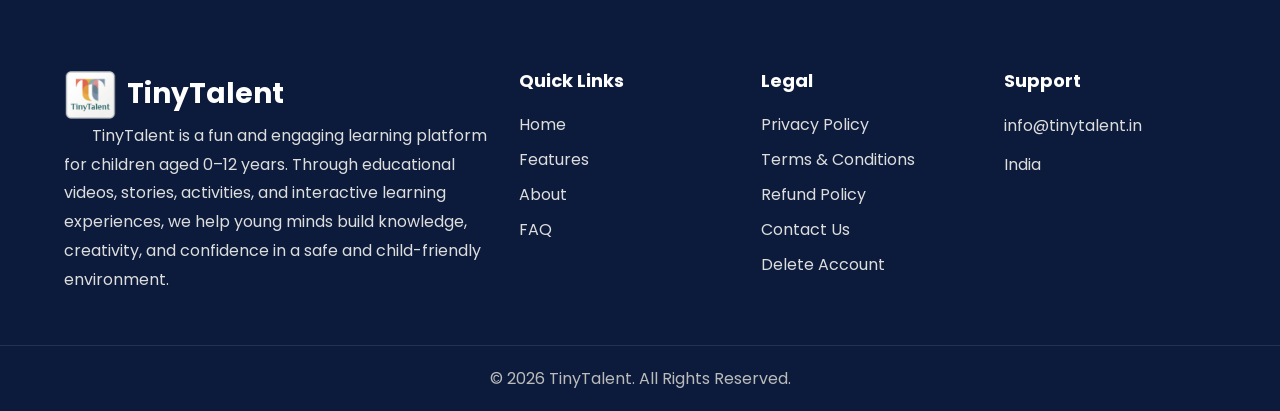
==== commit ef99ce40: "Update index.html" ====
--- a/index.html
+++ b/index.html
@@ -415,6 +415,7 @@
                 <a href="terms.html">Terms & Conditions</a>
                 <a href="refund-policy.html">Refund Policy</a>
                 <a href="contact.html">Contact Us</a>
+                <a href="delete-account.html">Delete Account</a>
 
             </div>
 
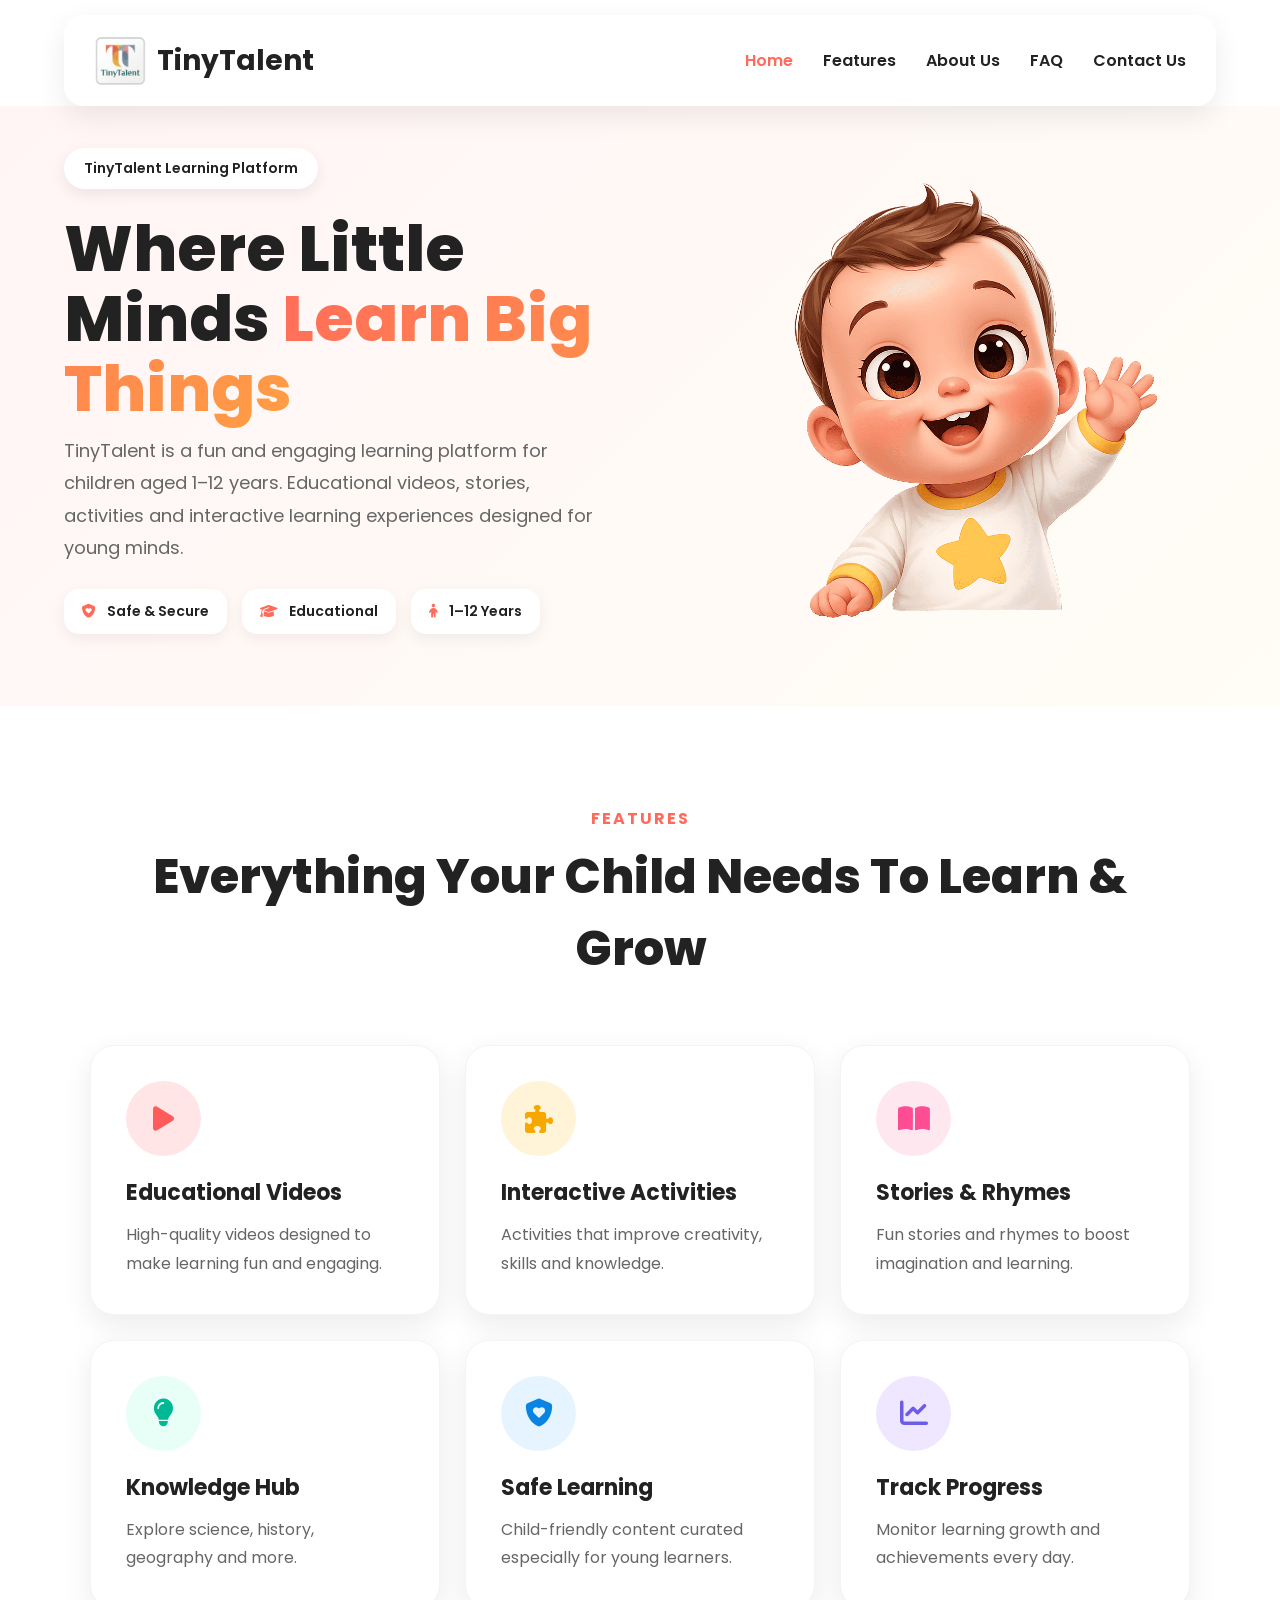
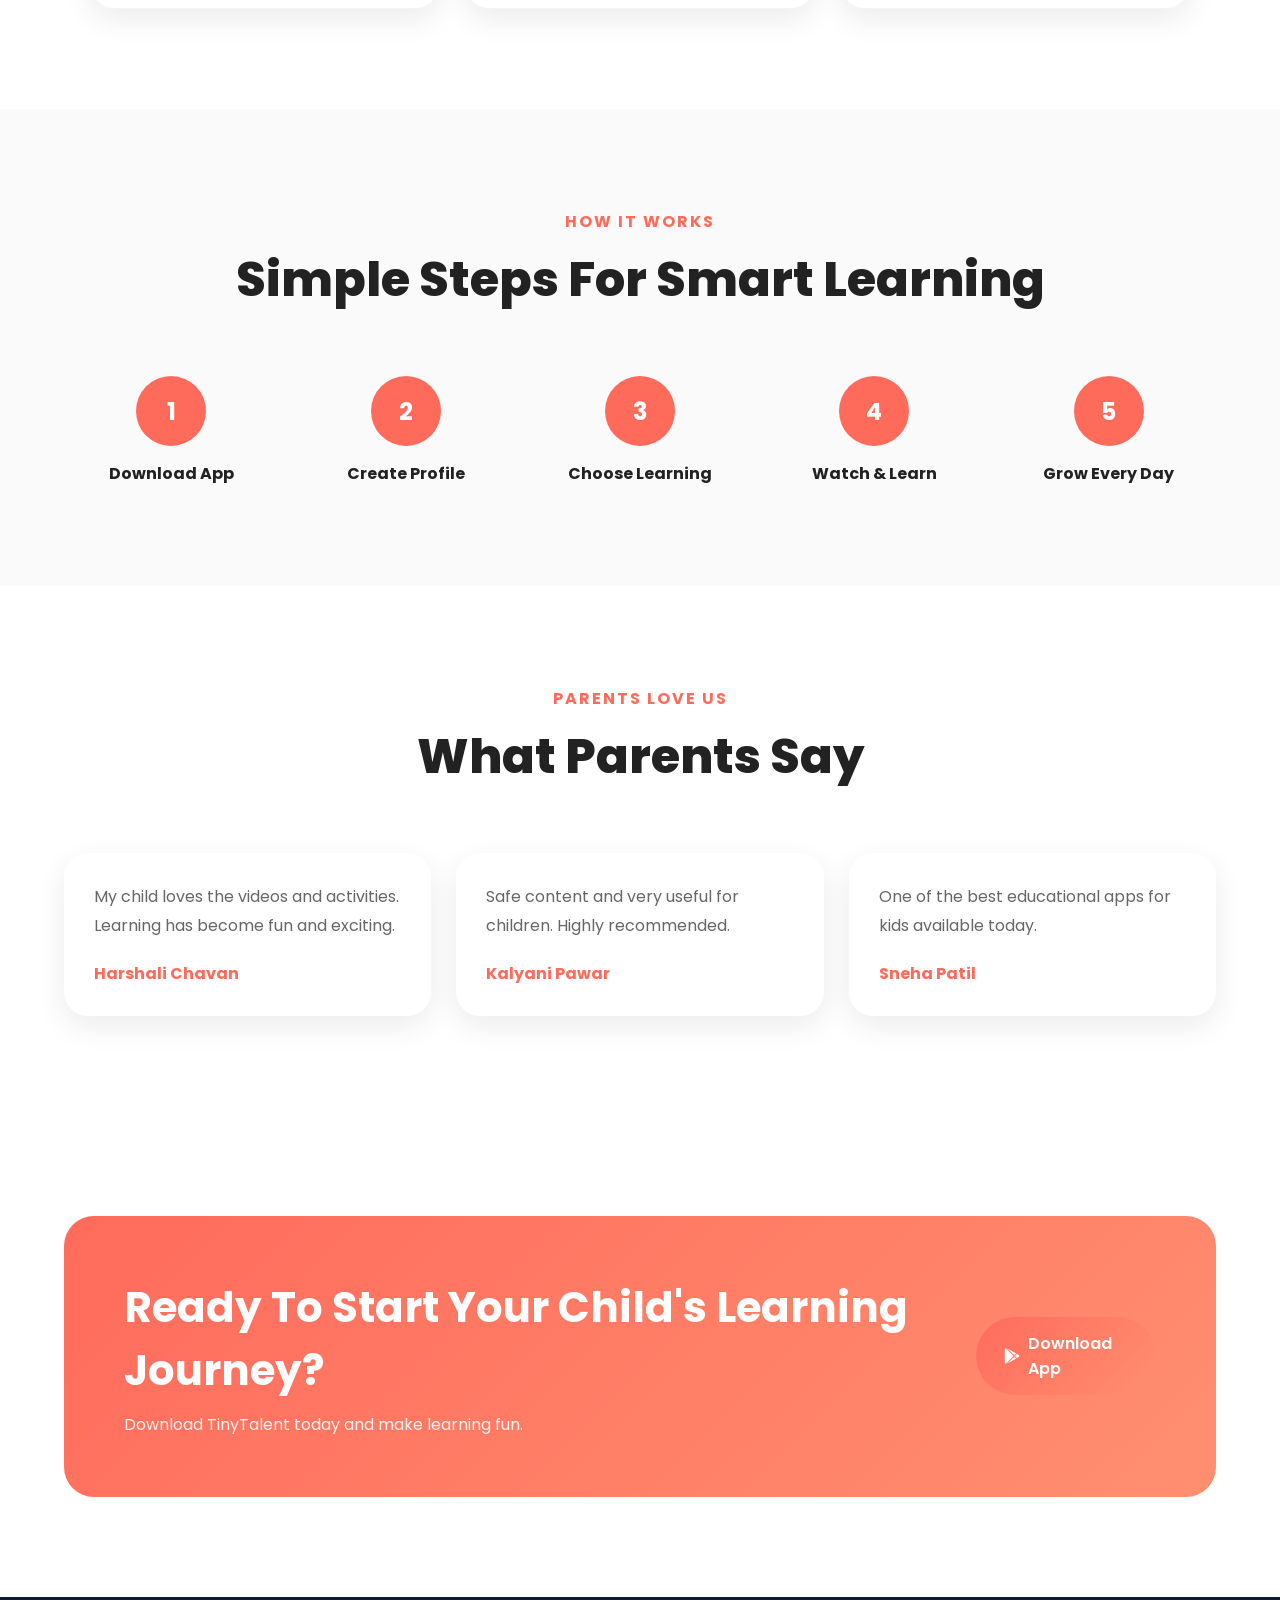
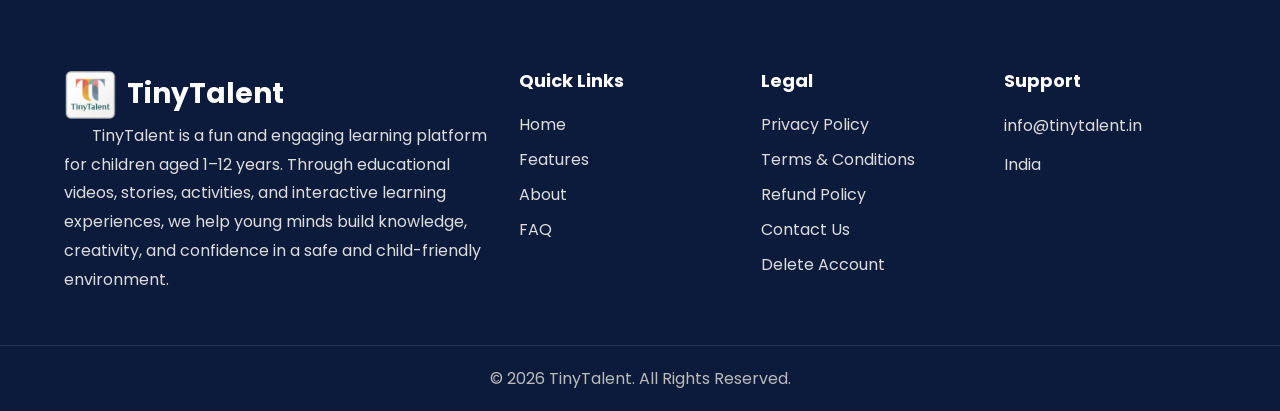
==== commit 4a580b7b: "Update index.html" ====
--- a/index.html
+++ b/index.html
@@ -24,7 +24,7 @@
 
             <div class="logo">
                 <img src="images/logo.png" alt="TinyTalent Logo">
-                <h2>TinyTalent</h2>
+                <h2 >TinyTalent</h2>
             </div>
 
             <nav>
@@ -62,7 +62,7 @@
 
                 <p>
                     TinyTalent is a fun and engaging learning platform
-                    for children aged 0–12 years. Educational videos,
+                    for children aged 1–12 years. Educational videos,
                     stories, activities and interactive learning
                     experiences designed for young minds.
                 </p>
@@ -81,7 +81,7 @@
 
                     <div class="badge">
                         <i class="fas fa-child"></i>
-                        0–12 Years
+                        1–12 Years
                     </div>
 
                 </div>
@@ -391,7 +391,7 @@
             </div>
 
                 <p>&nbsp&nbsp;&nbsp;&nbsp;&nbsp&nbsp
-                    TinyTalent is a fun and engaging learning platform for children aged 0–12 years. Through educational videos, stories, activities, and interactive learning experiences, we help young minds build knowledge, creativity, and confidence in a safe and child-friendly environment.
+                    TinyTalent is a fun and engaging learning platform for children aged 1–12 years. Through educational videos, stories, activities, and interactive learning experiences, we help young minds build knowledge, creativity, and confidence in a safe and child-friendly environment.
                 </p>
 
             </div>
